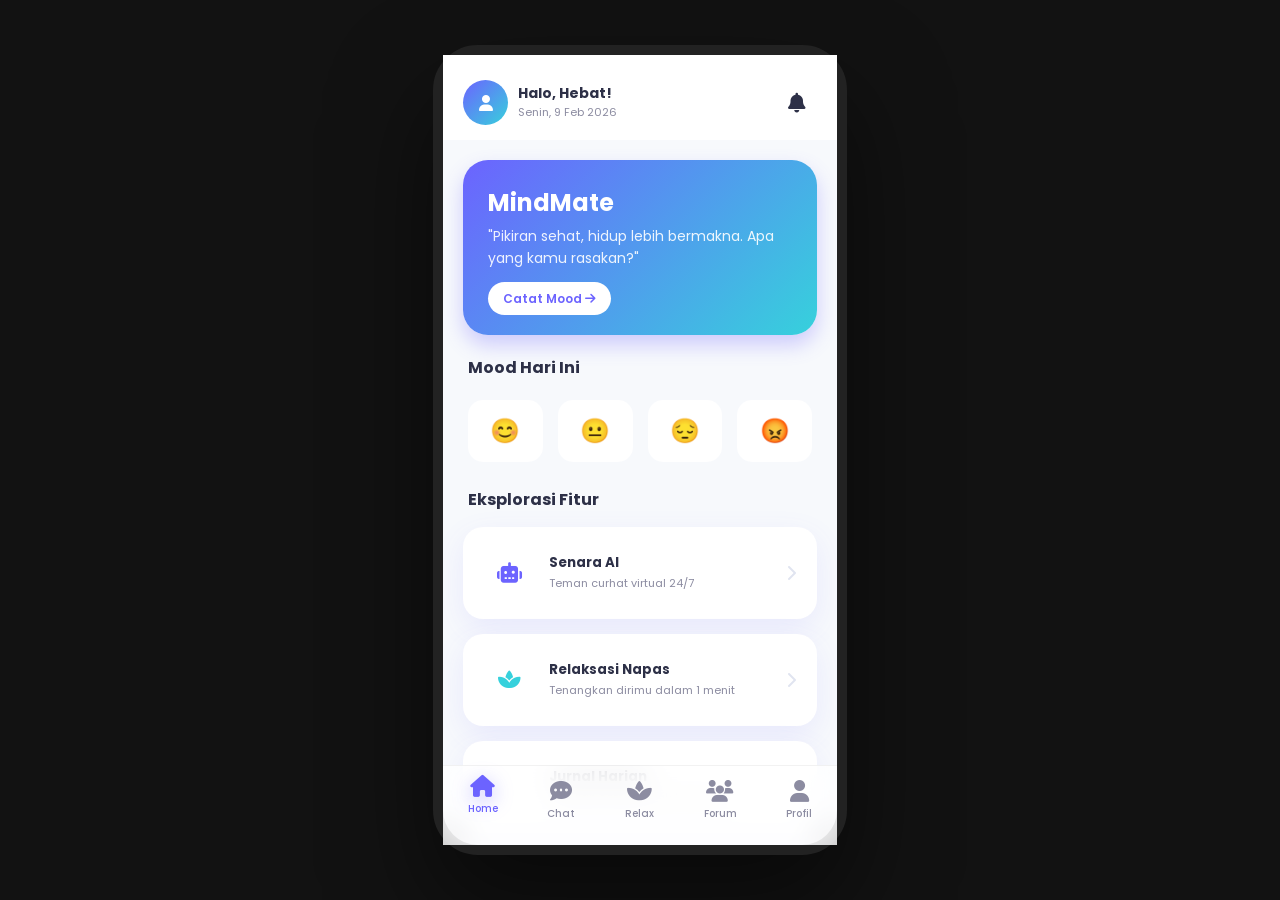
==== index.html @ ccecac1c "Add files via upload" ====
<!DOCTYPE html>
<html lang="id">
<head>
    <meta charset="UTF-8">
    <meta name="viewport" content="width=device-width, initial-scale=1.0">
    <title>MindMate - Dashboard</title>
    <link rel="stylesheet" href="https://cdnjs.cloudflare.com/ajax/libs/font-awesome/6.4.0/css/all.min.css">
    <link rel="stylesheet" href="style.css">
</head>
<body>

    <div class="phone-frame">
        <div class="top-bar">
            <div class="user-info" style="display: flex; align-items: center; gap: 10px;">
                <div style="width: 45px; height: 45px; background: var(--gradient); border-radius: 50%; display: flex; align-items: center; justify-content: center; color: white;">
                    <i class="fas fa-user"></i>
                </div>
                <div>
                    <h5 style="margin: 0; font-size: 14px;">Halo, Hebat!</h5>
                    <p style="margin: 0; font-size: 11px; color: var(--gray);">Senin, 9 Feb 2026</p>
                </div>
            </div>
            <a href="notifikasi.html" class="back-btn" style="background: none; font-size: 20px;">
                <i class="fas fa-bell"></i>
            </a>
        </div>

        <div class="content">
            
            <div class="card-gradient">
                <h2 class="text-white" style="margin-bottom: 5px;">MindMate</h2>
                <p class="text-white" style="opacity: 0.9;">"Pikiran sehat, hidup lebih bermakna. Apa yang kamu rasakan?"</p>
                <div style="margin-top: 15px;">
                    <a href="mood.html" style="background: white; color: var(--primary); padding: 8px 15px; border-radius: 20px; text-decoration: none; font-size: 12px; font-weight: 600;">
                        Catat Mood <i class="fas fa-arrow-right"></i>
                    </a>
                </div>
            </div>

            <div style="padding: 0 5px;">
                <h4 style="margin-bottom: 15px;">Mood Hari Ini</h4>
                <div class="mood-grid">
                    <button class="mood-btn">😊</button>
                    <button class="mood-btn">😐</button>
                    <button class="mood-btn">😔</button>
                    <button class="mood-btn">😡</button>
                </div>
            </div>

            <h4 style="margin: 25px 5px 15px;">Eksplorasi Fitur</h4>

            <a href="chat.html" class="feature-card">
                <div class="icon-box"><i class="fas fa-robot"></i></div>
                <div style="flex: 1;">
                    <h5 style="margin-bottom: 2px;">Senara AI</h5>
                    <p style="font-size: 11px;">Teman curhat virtual 24/7</p>
                </div>
                <i class="fas fa-chevron-right" style="color: var(--light-gray);"></i>
            </a>

            <a href="relax.html" class="feature-card">
                <div class="icon-box" style="color: var(--accent);"><i class="fas fa-spa"></i></div>
                <div style="flex: 1;">
                    <h5 style="margin-bottom: 2px;">Relaksasi Napas</h5>
                    <p style="font-size: 11px;">Tenangkan dirimu dalam 1 menit</p>
                </div>
                <i class="fas fa-chevron-right" style="color: var(--light-gray);"></i>
            </a>

            <a href="journal.html" class="feature-card">
                <div class="icon-box" style="color: var(--secondary);"><i class="fas fa-book-heart"></i></div>
                <div style="flex: 1;">
                    <h5 style="margin-bottom: 2px;">Jurnal Harian</h5>
                    <p style="font-size: 11px;">Tuliskan semua keluh kesahmu</p>
                </div>
                <i class="fas fa-chevron-right" style="color: var(--light-gray);"></i>
            </a>

            <a href="edukasi.html" class="feature-card">
                <div class="icon-box" style="color: var(--success);"><i class="fas fa-graduation-cap"></i></div>
                <div style="flex: 1;">
                    <h5 style="margin-bottom: 2px;">Edukasi Mental</h5>
                    <p style="font-size: 11px;">Artikel & Tips kesehatan mental</p>
                </div>
                <i class="fas fa-chevron-right" style="color: var(--light-gray);"></i>
            </a>

            <div style="background: rgba(108, 99, 255, 0.05); padding: 20px; border-radius: 20px; border: 1px dashed var(--primary); margin: 20px 0; text-align: center;">
                <p style="color: var(--primary); font-size: 12px;">Punya pertanyaan mendesak?</p>
                <a href="chat.html" style="font-weight: 600; color: var(--primary); text-decoration: none;">Tanya Senara Sekarang <i class="fas fa-paper-plane"></i></a>
            </div>

        </div>

        <nav class="bottom-nav">
            <a href="index.html" class="nav-item active">
                <i class="fas fa-home"></i>
                <span>Home</span>
            </a>
            <a href="chat.html" class="nav-item">
                <i class="fas fa-comment-dots"></i>
                <span>Chat</span>
            </a>
            <a href="relax.html" class="nav-item">
                <i class="fas fa-spa"></i>
                <span>Relax</span>
            </a>
            <a href="komunitas.html" class="nav-item">
                <i class="fas fa-users"></i>
                <span>Forum</span>
            </a>
            <a href="profil.html" class="nav-item">
                <i class="fas fa-user"></i>
                <span>Profil</span>
            </a>
        </nav>
    </div>

    <script>
        document.querySelectorAll('.mood-btn').forEach(btn => {
            btn.addEventListener('click', function() {
                document.querySelectorAll('.mood-btn').forEach(b => b.classList.remove('selected'));
                this.classList.add('selected');
            });
        });
    </script>
</body>
</html>
---- style.css ----
/* MINDMATE PREMIUM APP STYLESHEET 
   Fitur: Glassmorphism, Smooth Animations, Custom Scrollbar, Mobile Responsive Frame
*/

@import url('https://fonts.googleapis.com/css2?family=Poppins:wght@300;400;500;600;700&family=Nunito:wght@400;600;700&display=swap');

:root {
    /* Palet Warna Sesuai Dokumenmu */
    --primary: #6C63FF;
    --primary-light: #8A84FF;
    --secondary: #FF6584;
    --accent: #36D1DC;
    --success: #4CAF50;
    --warning: #FFB02E;
    --danger: #FF4D4D;
    
    /* Neutrals */
    --bg-dark: #121212; /* Background Monitor */
    --app-bg: #F7F9FC; /* Background Dalam Aplikasi */
    --white: #ffffff;
    --dark: #2D3047;
    --gray: #8C8CA1;
    --light-gray: #E0E4F0;
    
    /* Effects */
    --gradient: linear-gradient(135deg, #6C63FF 0%, #36D1DC 100%);
    --shadow-soft: 0 10px 30px rgba(108, 99, 255, 0.1);
    --shadow-strong: 0 15px 35px rgba(0, 0, 0, 0.1);
    --glass: rgba(255, 255, 255, 0.8);
    --transition: all 0.3s cubic-bezier(0.25, 0.8, 0.25, 1);
}

/* 1. RESET & GLOBAL STYLES */
* {
    margin: 0;
    padding: 0;
    box-sizing: border-box;
    -webkit-tap-highlight-color: transparent;
}

body {
    background-color: var(--bg-dark);
    font-family: 'Poppins', sans-serif;
    display: flex;
    justify-content: center;
    align-items: center;
    min-height: 100vh;
    color: var(--dark);
    overflow: hidden; /* Mencegah scroll di background monitor */
}

/* 2. SMARTPHONE FRAME (Wadah Utama) */
.phone-frame {
    width: 100%;
    max-width: 414px; /* Standar iPhone Pro Max */
    height: 90vh;
    max-height: 850px;
    background: var(--app-bg);
    border: 10px solid #222;
    border-radius: 45px;
    position: relative;
    box-shadow: 0 50px 100px rgba(0,0,0,0.5);
    display: flex;
    flex-direction: column;
    animation: slideUp 0.8s ease-out;
}

/* Animasi Masuk Aplikasi */
@keyframes slideUp {
    from { opacity: 0; transform: translateY(50px); }
    to { opacity: 1; transform: translateY(0); }
}

/* 3. HEADER & NAVIGATION TOP */
.top-bar {
    padding: 25px 20px 15px;
    display: flex;
    align-items: center;
    justify-content: space-between;
    background: var(--white);
    z-index: 10;
}

.back-btn {
    width: 40px;
    height: 40px;
    border-radius: 12px;
    display: flex;
    align-items: center;
    justify-content: center;
    background: var(--light-gray);
    color: var(--dark);
    text-decoration: none;
    transition: var(--transition);
}

.back-btn:hover { background: var(--primary); color: var(--white); }

/* 4. CONTENT AREA (Scrollable) */
.content {
    flex: 1;
    overflow-y: auto;
    padding: 0 20px 100px; /* Padding bawah extra untuk bottom nav */
    scrollbar-width: none; /* Firefox */
}

.content::-webkit-scrollbar { display: none; } /* Chrome/Safari */

/* 5. COMPONENTS: CARDS, BUTTONS, INPUTS */
.card-gradient {
    background: var(--gradient);
    border-radius: 25px;
    padding: 25px;
    color: var(--white);
    margin: 20px 0;
    box-shadow: 0 10px 20px rgba(108, 99, 255, 0.3);
}

.feature-card {
    background: var(--white);
    border-radius: 20px;
    padding: 20px;
    margin-bottom: 15px;
    display: flex;
    align-items: center;
    gap: 15px;
    text-decoration: none;
    color: var(--dark);
    box-shadow: var(--shadow-soft);
    transition: var(--transition);
    border: 1px solid transparent;
}

.feature-card:hover {
    transform: translateY(-5px);
    border-color: var(--primary-light);
    box-shadow: var(--shadow-strong);
}

.icon-box {
    width: 50px;
    height: 50px;
    border-radius: 15px;
    background: var(--light);
    display: flex;
    align-items: center;
    justify-content: center;
    font-size: 20px;
    color: var(--primary);
}

/* 6. BOTTOM NAVIGATION BAR */
.bottom-nav {
    position: absolute;
    bottom: 0;
    width: 100%;
    height: 80px;
    background: var(--glass);
    backdrop-filter: blur(15px);
    display: flex;
    justify-content: space-around;
    align-items: center;
    border-top: 1px solid rgba(0,0,0,0.05);
    padding-bottom: 10px; /* Space for home indicator */
}

.nav-item {
    text-decoration: none;
    color: var(--gray);
    display: flex;
    flex-direction: column;
    align-items: center;
    gap: 4px;
    transition: var(--transition);
}

.nav-item i { font-size: 22px; }
.nav-item span { font-size: 10px; font-weight: 500; }

.nav-item.active {
    color: var(--primary);
    transform: translateY(-5px);
}

.nav-item.active i {
    filter: drop-shadow(0 5px 10px rgba(108, 99, 255, 0.4));
}

/* 7. CHAT INTERFACE BUBBLES */
.chat-container {
    display: flex;
    flex-direction: column;
    gap: 12px;
}

.msg {
    max-width: 80%;
    padding: 12px 18px;
    border-radius: 20px;
    font-size: 14px;
    line-height: 1.5;
    animation: popIn 0.3s ease;
}

@keyframes popIn {
    from { opacity: 0; transform: scale(0.8); }
    to { opacity: 1; transform: scale(1); }
}

.bot-msg {
    background: var(--white);
    color: var(--dark);
    align-self: flex-start;
    border-bottom-left-radius: 4px;
}

.user-msg {
    background: var(--primary);
    color: var(--white);
    align-self: flex-end;
    border-bottom-right-radius: 4px;
}

/* 8. RELAXATION ANIMATION (The Breathing Circle) */
.breathe-container {
    height: 300px;
    display: flex;
    align-items: center;
    justify-content: center;
}

.breathe-circle {
    width: 160px;
    height: 160px;
    background: var(--gradient);
    border-radius: 50%;
    display: flex;
    align-items: center;
    justify-content: center;
    color: white;
    font-weight: bold;
    box-shadow: 0 0 50px rgba(108, 99, 255, 0.3);
    animation: breathing 8s infinite ease-in-out;
}

@keyframes breathing {
    0%, 100% { transform: scale(1); box-shadow: 0 0 20px rgba(108, 99, 255, 0.2); }
    50% { transform: scale(1.5); box-shadow: 0 0 60px rgba(108, 99, 255, 0.5); }
}

/* 9. MOOD SELECTOR STYLES */
.mood-grid {
    display: grid;
    grid-template-columns: repeat(4, 1fr);
    gap: 15px;
    margin-top: 20px;
}

.mood-btn {
    background: white;
    border: 2px solid transparent;
    border-radius: 15px;
    padding: 15px 5px;
    font-size: 24px;
    cursor: pointer;
    transition: var(--transition);
}

.mood-btn:hover { transform: scale(1.1); background: var(--light-gray); }
.mood-btn.selected { border-color: var(--primary); background: rgba(108, 99, 255, 0.1); }

/* 10. TYPOGRAPHY HELPERS */
h1, h2, h3 { font-family: 'Poppins', sans-serif; color: var(--dark); font-weight: 700; }
p { color: var(--gray); font-size: 14px; line-height: 1.6; }
.text-white { color: var(--white) !important; }
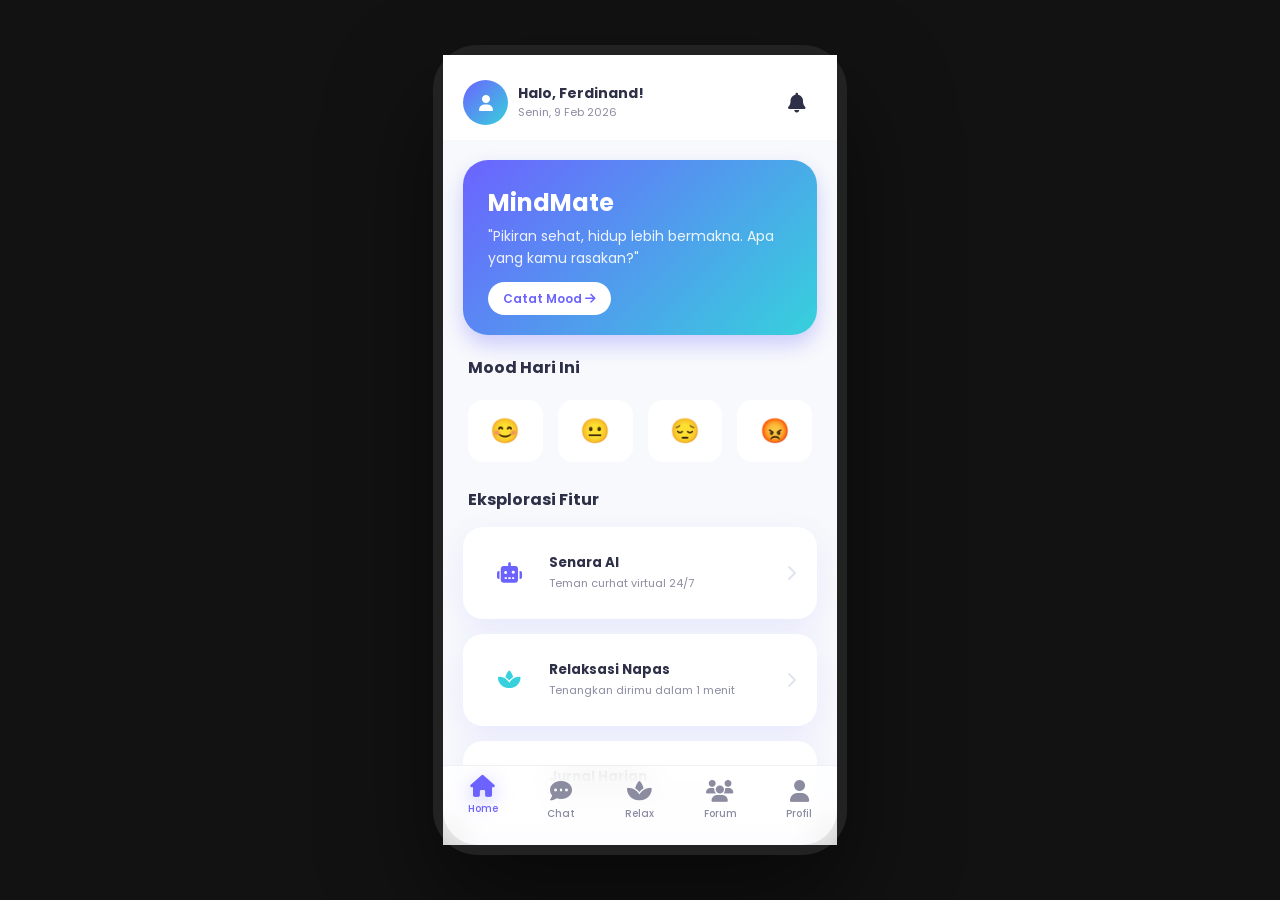
==== commit 0eb870ac: "Update index.html" ====
--- a/index.html
+++ b/index.html
@@ -16,7 +16,7 @@
                     <i class="fas fa-user"></i>
                 </div>
                 <div>
-                    <h5 style="margin: 0; font-size: 14px;">Halo, Hebat!</h5>
+                    <h5 style="margin: 0; font-size: 14px;">Halo, Ferdinand!</h5>
                     <p style="margin: 0; font-size: 11px; color: var(--gray);">Senin, 9 Feb 2026</p>
                 </div>
             </div>
@@ -125,4 +125,5 @@
         });
     </script>
 </body>
-</html>+
+</html>
